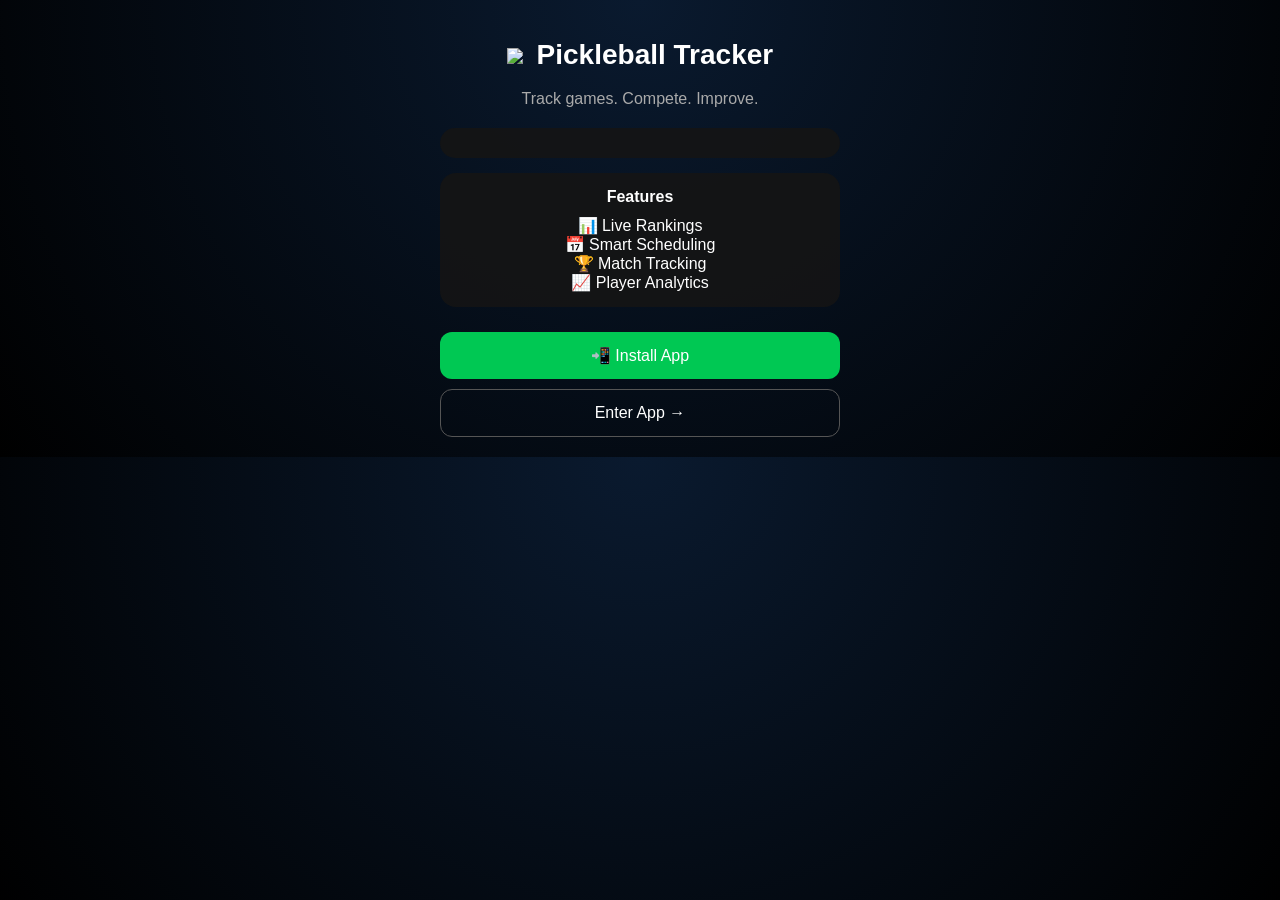
==== share/index.html @ c47ace3a "Add files via upload" ====
<!DOCTYPE html>
<html>
<head>
  <meta name="viewport" content="width=device-width, initial-scale=1.0">
  <title>Pickleball Tracker</title>

  <link rel="stylesheet" href="style.css">
  <link href="https://fonts.cdnfonts.com/css/quartzo" rel="stylesheet">
</head>

<body>

<div class="container">

  <h1 class="title">
    <img src="share/transparent.png" class="logo">
    Pickleball Tracker
  </h1>
  <p class="subtitle">Track games. Compete. Improve.</p>

  <div id="leaderboard" class="card"></div>

  <div class="card">
    <div class="card-title">Features</div>
    <div>📊 Live Rankings</div>
    <div>📅 Smart Scheduling</div>
    <div>🏆 Match Tracking</div>
    <div>📈 Player Analytics</div>
  </div>

  <button class="install-btn" onclick="showInstallGuide()">
    📲 Install App
  </button>

  <button class="enter-btn" onclick="enterApp()">
    Enter App →
  </button>

</div>

<script src="app.js"></script>
</body>
</html>
---- share/style.css ----
body {
  margin: 0;
  font-family: Arial, sans-serif;
  background: radial-gradient(circle at top, #0a1a2f, #000);
  color: white;
  text-align: center;
}

.container {
  max-width: 400px;
  margin: auto;
  padding: 20px;
}

.title {
  font-size: 28px;
  font-weight: 800;
}

.subtitle {
  color: #aaa;
  margin-bottom: 20px;
}

.card {
  background: rgba(20,20,20,0.9);
  padding: 15px;
  border-radius: 16px;
  margin-bottom: 15px;
}

.card-title {
  font-weight: 700;
  margin-bottom: 10px;
}

.install-btn {
  width: 100%;
  padding: 14px;
  margin-top: 10px;
  border-radius: 12px;
  border: none;
  background: #00c853;
  color: white;
  font-size: 16px;
}

.enter-btn {
  width: 100%;
  padding: 14px;
  margin-top: 10px;
  border-radius: 12px;
  border: 1px solid #555;
  background: transparent;
  color: white;
  font-size: 16px;
}

.logo {
  width: 28px;
  vertical-align: middle;
  margin-right: 6px;
}

/* PLAYER CARD */

.player-card {
  background: linear-gradient(145deg, rgba(20,20,30,0.95), rgba(0,0,0,0.95));
  padding: 20px;
  border-radius: 20px;
  box-shadow: 0 0 25px rgba(0,200,255,0.25);
  animation: glowPulse 3s infinite alternate;
}

@keyframes glowPulse {
  from { box-shadow: 0 0 15px rgba(0,200,255,0.2); }
  to { box-shadow: 0 0 35px rgba(0,200,255,0.5); }
}

.player-name {
  font-size: 28px;
  font-weight: 900;
  margin-bottom: 15px;
  letter-spacing: 1px;
}

/* stats */
.stats-row {
  display: flex;
  gap: 10px;
}

.stat-box {
  flex: 1;
  padding: 12px;
  border-radius: 14px;
  text-align: center;
}

.stat-box.win {
  background: rgba(0,255,150,0.1);
  border: 1px solid rgba(0,255,150,0.3);
}

.stat-box.points {
  background: rgba(0,150,255,0.1);
  border: 1px solid rgba(0,150,255,0.3);
}

.stat-value {
  font-size: 22px;
  font-weight: 800;
}

.player-name {
  font-family: 'Quartzo', sans-serif;
}


.stat-label {
  font-size: 12px;
  color: #aaa;
}

/* trend */
.trend {
  margin-top: 10px;
  color: #00e676;
  font-weight: 600;
}

/* leaderboard inside card */
.mini-leaderboard {
  margin-top: 15px;
  text-align: left;
}

.mini-title {
  font-weight: 700;
  margin-bottom: 8px;
}

.mini-row {
  display: flex;
  justify-content: space-between;
  padding: 6px 8px;
  border-radius: 8px;
  font-size: 14px;
}

.mini-row.highlight {
  background: rgba(255,255,255,0.08);
}
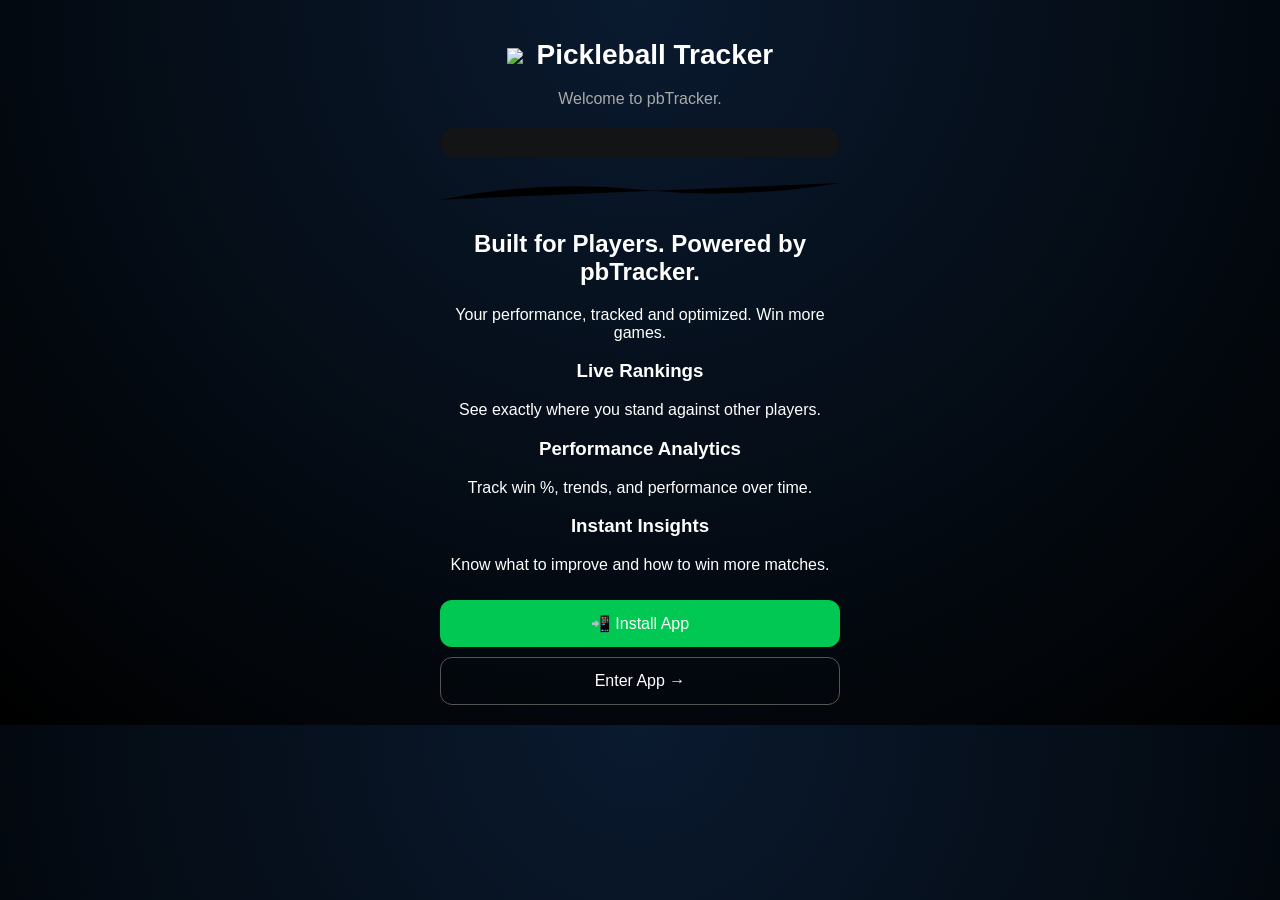
==== commit a54c9682: "Add files via upload" ====
--- a/share/index.html
+++ b/share/index.html
@@ -12,22 +12,55 @@
 
 <div class="container">
 
-  <h1 class="title">
+  <h1 class="title" id="dynamicTitle">
     <img src="share/transparent.png" class="logo">
     Pickleball Tracker
   </h1>
-  <p class="subtitle">Track games. Compete. Improve.</p>
-
+  <p class="subtitle" id="dynamicSubtitle">
+    Welcome to pbTracker.
+  </p>
   <div id="leaderboard" class="card"></div>
 
-  <div class="card">
-    <div class="card-title">Features</div>
-    <div>📊 Live Rankings</div>
-    <div>📅 Smart Scheduling</div>
-    <div>🏆 Match Tracking</div>
-    <div>📈 Player Analytics</div>
+<section id="features" class="relative py-24 lg:py-32 overflow-hidden" id="featuresSection">
+
+  <svg class="ball-trail w-full h-24 absolute -top-12 left-0" viewBox="0 0 1200 100" preserveAspectRatio="none">
+    <path class="ball-trail-path animate" d="M0,80 Q300,20 600,50 T1200,30"></path>
+  </svg>
+
+  <div class="relative z-10 max-w-7xl mx-auto px-4 sm:px-6 lg:px-8">
+
+    <div class="text-center mb-16">
+      <h2 class="text-4xl md:text-5xl lg:text-6xl font-black text-white mb-6 tracking-tight">
+        Built for Players. <span class="gradient-text italic">Powered by pbTracker.</span>
+      </h2>
+
+      <p class="text-xl text-gray-400 max-w-2xl mx-auto leading-relaxed">
+        Your performance, tracked and optimized. <span class="text-white font-semibold">Win more games.</span>
+      </p>
+    </div>
+
+    <div class="grid md:grid-cols-3 gap-8">
+
+      <div class="feature-card-3d">
+        <h3 class="text-2xl font-bold text-white mb-4">Live Rankings</h3>
+        <p class="text-gray-400">See exactly where you stand against other players.</p>
+      </div>
+
+      <div class="feature-card-3d">
+        <h3 class="text-2xl font-bold text-white mb-4">Performance Analytics</h3>
+        <p class="text-gray-400">Track win %, trends, and performance over time.</p>
+      </div>
+
+      <div class="feature-card-3d">
+        <h3 class="text-2xl font-bold text-white mb-4">Instant Insights</h3>
+        <p class="text-gray-400">Know what to improve and how to win more matches.</p>
+      </div>
+
+    </div>
+
   </div>
 
+</section>
   <button class="install-btn" onclick="showInstallGuide()">
     📲 Install App
   </button>
--- a/share/style.css
+++ b/share/style.css
@@ -150,4 +150,24 @@
 
 .mini-row.highlight {
   background: rgba(255,255,255,0.08);
+}
+
+[data-tilt-target='glare'] {
+  pointer-events: none;
+  position: absolute;
+  inset: 0;
+  z-index: 5;
+
+  background: radial-gradient(
+    circle at var(--x, 50%) var(--y, 50%),
+    rgba(255,255,255,0.25),
+    transparent 60%
+  );
+
+  opacity: 0;
+  transition: opacity 0.2s ease;
+}
+
+.feature-card-3d:hover [data-tilt-target='glare'] {
+  opacity: 1;
 }
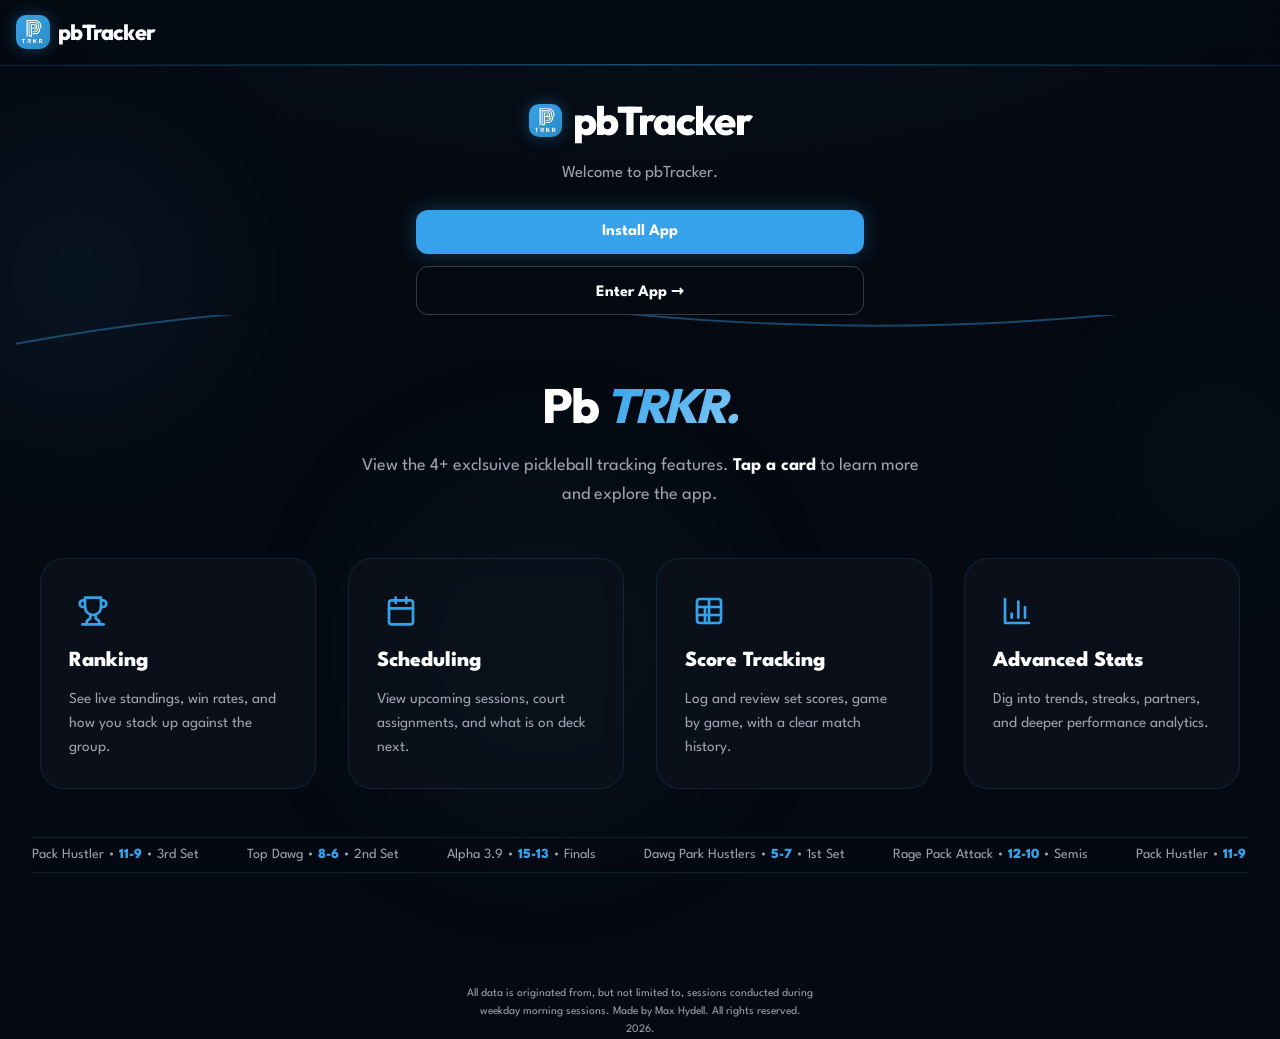
==== commit fcb0ce21: "Add files via upload" ====
--- a/share/index.html
+++ b/share/index.html
@@ -1,76 +1,188 @@
 <!DOCTYPE html>
-<html>
+<html lang="en">
 <head>
+  <meta charset="utf-8">
   <meta name="viewport" content="width=device-width, initial-scale=1.0">
-  <title>Pickleball Tracker</title>
-
+  <title>pbTracker — Share</title>
+  <link rel="preconnect" href="https://fonts.googleapis.com">
+  <link rel="preconnect" href="https://fonts.gstatic.com" crossorigin>
+  <link href="https://fonts.googleapis.com/css2?family=League+Spartan:wght@400;600;700;800;900&family=Outfit:wght@500;600;700;800;900&display=swap" rel="stylesheet">
   <link rel="stylesheet" href="style.css">
-  <link href="https://fonts.cdnfonts.com/css/quartzo" rel="stylesheet">
 </head>
-
 <body>
 
-<div class="container">
+<div id="installOverlay" class="install-overlay" hidden aria-hidden="true">
+  <div class="install-backdrop" data-install-close></div>
+  <div class="install-panel" role="dialog" aria-modal="true" aria-labelledby="installTitle">
+    <button type="button" class="install-close" data-install-close aria-label="Close">&times;</button>
+    <div class="install-badge">Web app</div>
+    <h2 id="installTitle" class="install-title">Install pbTracker</h2>
+    <p class="install-lead">Put pbTracker on your home screen—one tap, full screen, no address bar.</p>
+    <ol id="installSteps" class="install-steps"></ol>
+    <p class="install-note" id="installNote"></p>
+    <button type="button" class="btn btn-primary install-done" data-install-close>Got it</button>
+  </div>
+</div>
 
-  <h1 class="title" id="dynamicTitle">
-    <img src="share/transparent.png" class="logo">
-    Pickleball Tracker
-  </h1>
-  <p class="subtitle" id="dynamicSubtitle">
-    Welcome to pbTracker.
-  </p>
-  <div id="leaderboard" class="card"></div>
+<div class="court-page court-noise">
+  <div class="bokeh bokeh-1" aria-hidden="true"></div>
+  <div class="bokeh bokeh-2" aria-hidden="true"></div>
+  <div class="bokeh bokeh-3" aria-hidden="true"></div>
 
-<section id="features" class="relative py-24 lg:py-32 overflow-hidden" id="featuresSection">
+  <header class="site-header">
+    <div class="site-header-inner">
+      <a href="#" class="brand">
+        <span class="brand-mark" aria-hidden="true">
+          <img src="transparent.png" alt="">
+        </span>
+        <span class="brand-text font-display">pbTracker</span>
+      </a>
+    </div>
+    <div class="site-header-glow"></div>
+  </header>
 
-  <svg class="ball-trail w-full h-24 absolute -top-12 left-0" viewBox="0 0 1200 100" preserveAspectRatio="none">
-    <path class="ball-trail-path animate" d="M0,80 Q300,20 600,50 T1200,30"></path>
-  </svg>
+  <main class="site-main">
+    <div class="net-mesh" aria-hidden="true"></div>
 
-  <div class="relative z-10 max-w-7xl mx-auto px-4 sm:px-6 lg:px-8">
+    <div class="hero-inner">
+      <h1 class="hero-title font-display" id="dynamicTitle">
+        <span class="brand-inline">
+          <span class="brand-mark sm hero-logo-mark" aria-hidden="true">
+            <img src="transparent.png" alt="">
+          </span>
+          <span class="hero-app-name">pbTracker</span>
+        </span>
+      </h1>
+      <p class="hero-subtitle" id="dynamicSubtitle">Welcome to pbTracker.</p>
 
-    <div class="text-center mb-16">
-      <h2 class="text-4xl md:text-5xl lg:text-6xl font-black text-white mb-6 tracking-tight">
-        Built for Players. <span class="gradient-text italic">Powered by pbTracker.</span>
-      </h2>
+      <div id="leaderboard" class="leaderboard-host"></div>
 
-      <p class="text-xl text-gray-400 max-w-2xl mx-auto leading-relaxed">
-        Your performance, tracked and optimized. <span class="text-white font-semibold">Win more games.</span>
-      </p>
+      <div id="dashboardAnalytics" class="dashboard-analytics-host"></div>
+
+      <div class="hero-actions">
+        <button type="button" class="btn btn-primary" onclick="showInstallGuide()">Install App</button>
+        <button type="button" class="btn btn-outline" onclick="enterApp()">Enter App →</button>
+      </div>
     </div>
 
-    <div class="grid md:grid-cols-3 gap-8">
+    <section id="featuresSection" class="features-section">
+      <svg class="ball-trail" viewBox="0 0 1200 100" preserveAspectRatio="none" aria-hidden="true">
+        <path class="ball-trail-path" d="M0,80 Q300,20 600,50 T1200,30"></path>
+      </svg>
 
-      <div class="feature-card-3d">
-        <h3 class="text-2xl font-bold text-white mb-4">Live Rankings</h3>
-        <p class="text-gray-400">See exactly where you stand against other players.</p>
+      <div class="features-inner">
+        <div class="features-head">
+          <h2 class="features-title font-display">
+            Pb <span class="gradient-text italic">TRKR‎.</span>
+          </h2>
+          <p class="features-lead">
+            View the 4+ exclsuive pickleball tracking features.  <span class="text-strong">Tap a card</span>
+            to learn more and explore the app.
+          </p>
+        </div>
+
+        <div class="features-grid perspective-container">
+          <a class="feature-card-link tilt-card-wrap" href="/rankings/" data-feature-link>
+            <div class="feature-card-3d gpu-accelerated">
+              <div class="feature-glare" data-tilt-target="glare"></div>
+              <div class="feature-card-body">
+                <div class="feature-card-icon" aria-hidden="true">
+                  <svg width="24" height="24" viewBox="0 0 24 24" fill="none" stroke="currentColor" stroke-width="2" stroke-linecap="round" stroke-linejoin="round">
+                    <path d="M6 9H4.5a2.5 2.5 0 0 1 0-5H6"></path>
+                    <path d="M18 9h1.5a2.5 2.5 0 0 0 0-5H18"></path>
+                    <path d="M4 22h16"></path>
+                    <path d="M10 14.66V17c0 .55-.47.98-.97 1.21C7.85 18.75 7 20.24 7 22"></path>
+                    <path d="M14 14.66V17c0 .55.47.98.97 1.21C16.15 18.75 17 20.24 17 22"></path>
+                    <path d="M18 2H6v7a6 6 0 0 0 12 0V2Z"></path>
+                  </svg>
+                </div>
+                <h3 class="feature-card-title">Ranking</h3>
+                <p class="feature-card-text">See live standings, win rates, and how you stack up against the group.</p>
+              </div>
+            </div>
+          </a>
+
+          <a class="feature-card-link tilt-card-wrap" href="/schedule/" data-feature-link>
+            <div class="feature-card-3d gpu-accelerated">
+              <div class="feature-glare" data-tilt-target="glare"></div>
+              <div class="feature-card-body">
+                <div class="feature-card-icon" aria-hidden="true">
+                  <svg width="24" height="24" viewBox="0 0 24 24" fill="none" stroke="currentColor" stroke-width="2" stroke-linecap="round" stroke-linejoin="round">
+                    <rect width="18" height="18" x="3" y="4" rx="2"></rect>
+                    <line x1="16" x2="16" y1="2" y2="6"></line>
+                    <line x1="8" x2="8" y1="2" y2="6"></line>
+                    <line x1="3" x2="21" y1="10" y2="10"></line>
+                  </svg>
+                </div>
+                <h3 class="feature-card-title">Scheduling</h3>
+                <p class="feature-card-text">View upcoming sessions, court assignments, and what is on deck next.</p>
+              </div>
+            </div>
+          </a>
+
+          <a class="feature-card-link tilt-card-wrap" href="/sets/" data-feature-link>
+            <div class="feature-card-3d gpu-accelerated">
+              <div class="feature-glare" data-tilt-target="glare"></div>
+              <div class="feature-card-body">
+                <div class="feature-card-icon" aria-hidden="true">
+                  <svg width="24" height="24" viewBox="0 0 24 24" fill="none" stroke="currentColor" stroke-width="2" stroke-linecap="round" stroke-linejoin="round">
+                    <path d="M12 3v18"></path>
+                    <rect width="18" height="18" x="3" y="3" rx="2"></rect>
+                    <path d="M3 9h18"></path>
+                    <path d="M3 15h18"></path>
+                    <path d="M9 9v12"></path>
+                  </svg>
+                </div>
+                <h3 class="feature-card-title">Score Tracking</h3>
+                <p class="feature-card-text">Log and review set scores, game by game, with a clear match history.</p>
+              </div>
+            </div>
+          </a>
+
+          <a class="feature-card-link tilt-card-wrap" href="/" data-feature-link>
+            <div class="feature-card-3d gpu-accelerated">
+              <div class="feature-glare" data-tilt-target="glare"></div>
+              <div class="feature-card-body">
+                <div class="feature-card-icon" aria-hidden="true">
+                  <svg width="24" height="24" viewBox="0 0 24 24" fill="none" stroke="currentColor" stroke-width="2" stroke-linecap="round" stroke-linejoin="round">
+                    <path d="M3 3v18h18"></path>
+                    <path d="M18 17V9"></path>
+                    <path d="M13 17V5"></path>
+                    <path d="M8 17v-3"></path>
+                  </svg>
+                </div>
+                <h3 class="feature-card-title">Advanced Stats</h3>
+                <p class="feature-card-text">Dig into trends, streaks, partners, and deeper performance analytics.</p>
+              </div>
+            </div>
+          </a>
+        </div>
       </div>
 
-      <div class="feature-card-3d">
-        <h3 class="text-2xl font-bold text-white mb-4">Performance Analytics</h3>
-        <p class="text-gray-400">Track win %, trends, and performance over time.</p>
+      <div class="score-ticker">
+        <div class="score-ticker-content">
+          <span class="score-ticker-item">Pack Hustler • <span class="score">11-9</span> • 3rd Set</span>
+          <span class="score-ticker-item">Top Dawg • <span class="score">8-6</span> • 2nd Set</span>
+          <span class="score-ticker-item">Alpha 3.9 • <span class="score">15-13</span> • Finals</span>
+          <span class="score-ticker-item">Dawg Park Hustlers • <span class="score">5-7</span> • 1st Set</span>
+          <span class="score-ticker-item">Rage Pack Attack • <span class="score">12-10</span> • Semis</span>
+          <span class="score-ticker-item">Pack Hustler • <span class="score">11-9</span> • 3rd Set</span>
+          <span class="score-ticker-item">Top Dawg • <span class="score">8-6</span> • 2nd Set</span>
+          <span class="score-ticker-item">Alpha 3.9 • <span class="score">15-13</span> • Finals</span>
+          <span class="score-ticker-item">Dawg Park Hustlers • <span class="score">5-7</span> • 1st Set</span>
+          <span class="score-ticker-item">Rage Pack Attack • <span class="score">12-10</span> • Semis</span>
+        </div>
       </div>
+    </section>
+  </main>
+</div>
 
-      <div class="feature-card-3d">
-        <h3 class="text-2xl font-bold text-white mb-4">Instant Insights</h3>
-        <p class="text-gray-400">Know what to improve and how to win more matches.</p>
-      </div>
-
-    </div>
-
-  </div>
-
-</section>
-  <button class="install-btn" onclick="showInstallGuide()">
-    📲 Install App
-  </button>
-
-  <button class="enter-btn" onclick="enterApp()">
-    Enter App →
-  </button>
-
-</div>
+        <div>
+          <p class="made-by">
+            All data is originated from, but not limited to, sessions conducted during weekday morning sessions. Made by Max Hydell. All rights reserved. 2026. 
+          </p>
+        </div>
 
 <script src="app.js"></script>
 </body>
-</html>+</html>
--- a/share/style.css
+++ b/share/style.css
@@ -1,173 +1,994 @@
+/* ——— DawgPark-inspired theme + pbTracker share ——— */
+:root {
+  --bg-deep: #050a12;
+  --bg-mid: #0a1628;
+  --accent: #36a2eb;
+  --accent-dim: rgba(54, 162, 235, 0.12);
+  --accent-border: rgba(54, 162, 235, 0.2);
+  --accent-glow: rgba(54, 162, 235, 0.35);
+  --accent-muted: rgba(54, 162, 235, 0.15);
+  --text: #ffffff;
+  --muted: #9ca3af;
+}
+
+*,
+*::before,
+*::after {
+  box-sizing: border-box;
+}
+
 body {
   margin: 0;
-  font-family: Arial, sans-serif;
-  background: radial-gradient(circle at top, #0a1a2f, #000);
-  color: white;
+  font-family: "League Spartan", system-ui, sans-serif;
+  background: var(--bg-deep);
+  color: var(--text);
+  min-height: 100vh;
+  -webkit-font-smoothing: antialiased;
+}
+
+body.install-modal-open {
+  overflow: hidden;
+}
+
+.font-display {
+  font-family: "Outfit", "League Spartan", system-ui, sans-serif;
+}
+
+/* ——— Install web app modal ——— */
+.install-overlay[hidden] {
+  display: none !important;
+}
+
+.install-overlay:not([hidden]) {
+  display: flex;
+}
+
+.install-overlay {
+  position: fixed;
+  inset: 0;
+  z-index: 200;
+  align-items: center;
+  justify-content: center;
+  padding: 1rem;
+}
+
+.install-backdrop {
+  position: absolute;
+  inset: 0;
+  background: rgba(0, 0, 0, 0.78);
+  backdrop-filter: blur(8px);
+}
+
+.install-panel {
+  position: relative;
+  z-index: 1;
+  width: 100%;
+  max-width: 420px;
+  max-height: min(88vh, 640px);
+  overflow-y: auto;
+  -webkit-overflow-scrolling: touch;
+  background: linear-gradient(165deg, #101a26 0%, #050a12 55%, #060d14 100%);
+  border: 1px solid var(--accent-border);
+  border-radius: 20px;
+  padding: 1.5rem 1.35rem 1.35rem;
+  box-shadow:
+    0 24px 80px rgba(0, 0, 0, 0.65),
+    0 0 40px rgba(54, 162, 235, 0.08);
+}
+
+.install-badge {
+  display: inline-block;
+  font-size: 0.65rem;
+  font-weight: 800;
+  letter-spacing: 0.14em;
+  text-transform: uppercase;
+  color: var(--accent);
+  background: var(--accent-dim);
+  border: 1px solid rgba(54, 162, 235, 0.25);
+  padding: 0.35rem 0.65rem;
+  border-radius: 999px;
+  margin-bottom: 0.85rem;
+}
+
+.install-title {
+  font-family: "Outfit", "League Spartan", sans-serif;
+  font-size: 1.5rem;
+  font-weight: 800;
+  letter-spacing: -0.03em;
+  margin: 0 0 0.5rem;
+  line-height: 1.2;
+}
+
+.install-lead {
+  margin: 0 0 1.25rem;
+  color: var(--muted);
+  font-size: 0.95rem;
+  line-height: 1.55;
+}
+
+.install-steps {
+  list-style: none;
+  margin: 0 0 1rem;
+  padding: 0;
+  display: flex;
+  flex-direction: column;
+  gap: 0.85rem;
+}
+
+.install-step {
+  display: flex;
+  gap: 0.85rem;
+  align-items: flex-start;
+  padding: 0.85rem 0.9rem;
+  background: rgba(255, 255, 255, 0.03);
+  border: 1px solid rgba(255, 255, 255, 0.06);
+  border-radius: 14px;
+}
+
+.install-step-num {
+  flex-shrink: 0;
+  width: 1.75rem;
+  height: 1.75rem;
+  border-radius: 10px;
+  background: linear-gradient(135deg, var(--accent), #2b8cc4);
+  color: #fff;
+  font-size: 0.85rem;
+  font-weight: 800;
+  display: flex;
+  align-items: center;
+  justify-content: center;
+  box-shadow: 0 0 14px rgba(54, 162, 235, 0.35);
+}
+
+.install-step-body {
+  font-size: 0.9rem;
+  line-height: 1.5;
+  color: rgba(255, 255, 255, 0.9);
+}
+
+.install-step-body strong {
+  color: #fff;
+  font-weight: 700;
+}
+
+.install-note {
+  margin: 0 0 1.15rem;
+  font-size: 0.8rem;
+  line-height: 1.45;
+  color: var(--muted);
+}
+
+.install-panel .install-done {
+  width: 100%;
+}
+
+.install-close {
+  position: absolute;
+  top: 0.65rem;
+  right: 0.65rem;
+  width: 2.25rem;
+  height: 2.25rem;
+  border: none;
+  border-radius: 10px;
+  background: rgba(255, 255, 255, 0.06);
+  color: var(--muted);
+  font-size: 1.35rem;
+  line-height: 1;
+  cursor: pointer;
+  display: flex;
+  align-items: center;
+  justify-content: center;
+  transition: background 0.2s, color 0.2s;
+}
+
+.install-close:hover {
+  background: rgba(255, 255, 255, 0.1);
+  color: #fff;
+}
+
+.court-page {
+  position: relative;
+  min-height: 100vh;
+  overflow-x: hidden;
+}
+
+.court-noise {
+  background:
+    radial-gradient(ellipse 120% 80% at 50% -20%, rgba(54, 162, 235, 0.07), transparent 50%),
+    var(--bg-deep);
+}
+
+.bokeh {
+  position: fixed;
+  border-radius: 50%;
+  filter: blur(80px);
+  opacity: 0.35;
+  pointer-events: none;
+  z-index: 0;
+}
+
+.bokeh-1 {
+  width: 280px;
+  height: 280px;
+  background: rgba(54, 162, 235, 0.22);
+  top: 15%;
+  left: -5%;
+}
+
+.bokeh-2 {
+  width: 200px;
+  height: 200px;
+  background: rgba(54, 162, 235, 0.12);
+  top: 40%;
+  right: -3%;
+}
+
+.bokeh-3 {
+  width: 320px;
+  height: 320px;
+  background: rgba(26, 77, 92, 0.4);
+  bottom: 10%;
+  left: 30%;
+}
+
+/* Header */
+.site-header {
+  position: sticky;
+  top: 0;
+  z-index: 50;
+  background: rgba(5, 10, 18, 0.9);
+  backdrop-filter: blur(12px);
+  border-bottom: 1px solid var(--accent-border);
+}
+
+.site-header-inner {
+  max-width: 80rem;
+  margin: 0 auto;
+  padding: 0 1rem;
+  height: 4rem;
+  display: flex;
+  align-items: center;
+}
+
+.site-header-glow {
+  height: 1px;
+  background: linear-gradient(90deg, transparent, var(--accent), transparent);
+  opacity: 0.45;
+}
+
+.brand {
+  display: inline-flex;
+  align-items: center;
+  gap: 0.5rem;
+  text-decoration: none;
+  color: inherit;
+}
+
+.brand-mark {
+  width: 2.1rem;
+  height: 2.1rem;
+  border-radius: 10px;
+  background: linear-gradient(135deg, var(--accent), #2b8cc4);
+  display: inline-flex;
+  align-items: center;
+  justify-content: center;
+  padding: 4px;
+  box-shadow: 0 0 15px var(--accent-glow);
+}
+
+.brand-mark img {
+  width: 160%;
+  height: 160%;
+  object-fit: contain;
+  display: block;
+}
+
+.brand-mark.sm {
+  width: 2.1rem;
+  height: 2.1rem;
+  margin-right: 0.4rem;
+  vertical-align: middle;
+}
+
+.brand-text {
+  font-size: 1.35rem;
+  font-weight: 900;
+  letter-spacing: -0.02em;
+}
+
+.brand-text.font-display {
+  font-family: "Outfit", "League Spartan", sans-serif;
+  font-weight: 800;
+  letter-spacing: -0.04em;
+}
+
+.brand-inline {
+  display: inline-flex;
+  align-items: center;
+  justify-content: center;
+  flex-wrap: wrap;
+  gap: 0.25rem;
+}
+
+/* Main */
+.site-main {
+  position: relative;
+  z-index: 1;
+  padding: 2rem 1rem 4rem;
+}
+
+.net-mesh {
+  position: absolute;
+  inset: 0;
+  opacity: 0.12;
+  background-image:
+    linear-gradient(rgba(54, 162, 235, 0.14) 1px, transparent 1px),
+    linear-gradient(90deg, rgba(54, 162, 235, 0.14) 1px, transparent 1px);
+  background-size: 48px 48px;
+  mask-image: linear-gradient(to bottom, black 0%, transparent 35%);
+  pointer-events: none;
+}
+
+.hero-inner {
+  position: relative;
+  z-index: 2;
+  max-width: 28rem;
+  margin: 0 auto;
   text-align: center;
 }
 
-.container {
-  max-width: 400px;
-  margin: auto;
-  padding: 20px;
-}
-
-.title {
-  font-size: 28px;
-  font-weight: 800;
-}
-
-.subtitle {
-  color: #aaa;
-  margin-bottom: 20px;
+.logo-title {
+  width: 28px;
+  height: 28px;
+  object-fit: contain;
+  vertical-align: middle;
+  margin-right: 6px;
+}
+
+.hero-title {
+  font-size: clamp(1.85rem, 5.5vw, 2.5rem);
+  font-weight: 800;
+  letter-spacing: -0.04em;
+  margin: 0 0 0.75rem;
+  line-height: 1.12;
+}
+
+.hero-app-name {
+  font-family: "Outfit", "League Spartan", sans-serif;
+  font-weight: 800;
+  letter-spacing: -0.04em;
+}
+
+.hero-subtitle {
+  color: var(--muted);
+  font-size: 1.05rem;
+  margin: 0 0 1rem;
+  line-height: 1.5;
+}
+
+.dashboard-analytics-host {
+  width: 100%;
+  text-align: left;
+}
+
+.leaderboard-host {
+  margin-top: 0;
+  margin-bottom: 0;
+}
+
+/* ——— Top 6 rankings table ——— */
+.lb-card {
+  background: #0a0a0a;
+  border-radius: 16px;
+  border: 1px solid rgba(255, 255, 255, 0.07);
+  overflow: hidden;
+  margin-bottom: 0.5rem;
+}
+
+.lb-table-title {
+  padding: 14px 16px 8px;
+  font-size: 1.05rem;
+  font-weight: 800;
+  color: #fff;
+  font-family: "Outfit", "League Spartan", sans-serif;
+  letter-spacing: -0.02em;
+}
+
+.lb-table-scroll {
+  overflow-x: auto;
+}
+
+.lb-table {
+  width: 100%;
+  border-collapse: separate;
+  border-spacing: 0;
+  font-size: 0.9rem;
+}
+
+.lb-table thead th {
+  text-align: left;
+  padding: 12px 14px;
+  font-weight: 700;
+  font-size: 0.78rem;
+  text-transform: uppercase;
+  letter-spacing: 0.06em;
+  color: rgba(255, 255, 255, 0.55);
+  background: #000;
+  border-bottom: 1px solid rgba(255, 255, 255, 0.08);
+}
+
+.lb-table thead th:nth-child(3),
+.lb-table thead th:nth-child(4) {
+  text-align: right;
+}
+
+.lb-table tbody td {
+  padding: 14px 14px;
+  color: rgba(255, 255, 255, 0.88);
+  border-bottom: 1px solid rgba(255, 255, 255, 0.05);
+  vertical-align: middle;
+}
+
+.lb-cell-rank {
+  width: 3rem;
+  font-weight: 700;
+  color: rgba(255, 255, 255, 0.65);
+  font-variant-numeric: tabular-nums;
+}
+
+.lb-cell-pct,
+.lb-cell-pts {
+  font-variant-numeric: tabular-nums;
+  text-align: right;
+}
+
+.lb-cell-name {
+  font-weight: 600;
+}
+
+.lb-row--even td {
+  background: rgba(255, 255, 255, 0.035);
+}
+
+.lb-row--you td {
+  background: #1a3a4a;
+  color: #fff;
+  border-color: rgba(54, 162, 235, 0.15);
+}
+
+.lb-row--you td:first-child {
+  border-radius: 10px 0 0 10px;
+}
+
+.lb-row--you td:last-child {
+  border-radius: 0 10px 10px 0;
+}
+
+.lb-row--you .lb-cell-rank {
+  color: var(--accent);
+}
+
+.lb-empty {
+  margin: 0;
+  padding: 1rem;
+  color: var(--muted);
+  text-align: center;
+}
+
+.hero-actions {
+  display: flex;
+  flex-direction: column;
+  gap: 0.75rem;
+  margin-top: 1.5rem;
+  max-width: 100%;
+}
+
+.btn {
+  width: 100%;
+  padding: 0.9rem 1.25rem;
+  border-radius: 0.75rem;
+  font-family: inherit;
+  font-size: 1rem;
+  font-weight: 700;
+  cursor: pointer;
+  border: none;
+  transition: box-shadow 0.2s, background 0.2s, transform 0.15s;
+}
+
+.btn-primary {
+  background: var(--accent);
+  color: #fff;
+  box-shadow: 0 0 20px rgba(54, 162, 235, 0.3);
+}
+
+.btn-primary:hover {
+  background: #5ab4f0;
+  box-shadow: 0 0 28px rgba(54, 162, 235, 0.45);
+}
+
+.btn-outline {
+  background: transparent;
+  color: var(--text);
+  border: 1px solid rgba(255, 255, 255, 0.2);
+}
+
+.btn-outline:hover {
+  border-color: var(--accent);
+  color: var(--accent);
 }
 
 .card {
-  background: rgba(20,20,20,0.9);
+  background: rgba(15, 23, 35, 0.85);
+  padding: 1.25rem;
+  border-radius: 1rem;
+  border: 1px solid rgba(54, 162, 235, 0.1);
+  margin-bottom: 1rem;
+  text-align: left;
+}
+
+.card-title {
+  font-weight: 800;
+  margin-bottom: 0.75rem;
+  color: var(--accent);
+}
+
+/* Player card */
+.player-card {
+  background: linear-gradient(145deg, rgba(15, 23, 35, 0.95), rgba(5, 10, 18, 0.98));
+  padding: 1.35rem;
+  border-radius: 1.25rem;
+  border: 1px solid var(--accent-border);
+  box-shadow: 0 0 40px rgba(54, 162, 235, 0.1);
+}
+
+.player-name {
+  font-size: 1.65rem;
+  font-weight: 900;
+  margin-bottom: 1rem;
+  letter-spacing: 0.02em;
+  color: var(--text);
+}
+
+.stats-row {
+  display: flex;
+  gap: 0.75rem;
+}
+
+.stat-box {
+  flex: 1;
+  padding: 0.85rem;
+  border-radius: 0.85rem;
+  text-align: center;
+}
+
+.stat-box.win {
+  background: var(--accent-dim);
+  border: 1px solid rgba(54, 162, 235, 0.28);
+}
+
+.stat-box.points {
+  background: rgba(54, 162, 235, 0.06);
+  border: 1px solid rgba(54, 162, 235, 0.14);
+}
+
+.stat-box .stat-value {
+  font-size: 1.35rem;
+  font-weight: 800;
+  color: var(--accent);
+}
+
+.stat-label {
+  font-size: 0.75rem;
+  color: var(--muted);
+  margin-top: 0.25rem;
+}
+
+.trend {
+  margin-top: 1rem;
+  color: var(--accent);
+  font-weight: 700;
+  font-size: 0.95rem;
+}
+
+.mini-leaderboard {
+  margin-top: 1.25rem;
+}
+
+.mini-title {
+  font-weight: 800;
+  margin-bottom: 0.5rem;
+  font-size: 0.9rem;
+}
+
+.mini-row {
+  display: flex;
+  justify-content: space-between;
+  padding: 0.45rem 0.5rem;
+  border-radius: 0.5rem;
+  font-size: 0.875rem;
+  gap: 0.5rem;
+}
+
+.mini-row.highlight {
+  background: rgba(54, 162, 235, 0.1);
+  outline: 1px solid rgba(54, 162, 235, 0.22);
+}
+
+/* ——— Analytics (share dashboard) ——— */
+.analytics-grid {
+  display: grid;
+  grid-template-columns: 1fr 1fr;
+  gap: 12px;
+  width: 100%;
+  max-width: 100%;
+  margin-left: -4px;
+  margin-right: -4px;
+}
+
+.analytics-wrapper {
+  width: 100vw;
+  margin-left: calc(-50vw + 50%);
+}
+
+.analytics-title {
+  font-size: 18px;
+  margin-bottom: 10px;
+  font-weight: 800;
+  color: #fff;
+}
+
+.analytics-main {
+  background: rgba(20, 20, 20, 0.9);
+  margin-left: calc(50% - 50vw + 25px);
+  margin-right: calc(50% - 50vw + 22px);
   padding: 15px;
   border-radius: 16px;
-  margin-bottom: 15px;
-}
-
-.card-title {
+  margin-bottom: 20px;
+  margin-top: 20px;
+  border: 1px solid rgba(255, 255, 255, 0.06);
+  width: auto;
+  max-width: none;
+}
+
+.analytics-main,
+.analytics-card {
+  width: 100%;
+}
+
+.analytics-card {
+  background: rgba(20, 20, 20, 0.9);
+  padding: 12px;
+  border-radius: 12px;
+  font-size: 13px;
+}
+
+.analytics-grid-big {
+  display: grid;
+  grid-template-columns: repeat(2, 1fr);
+  gap: 56px;
+  row-gap: 14px;
+}
+
+@media (max-width: 380px) {
+  .analytics-grid-big {
+    gap: 14px;
+    column-gap: 14px;
+  }
+}
+
+.analytics-big {
+  background: rgba(20, 20, 20, 0.9);
+  border-radius: 16px;
+  padding: 15px;
+  margin-bottom: 20px;
+}
+
+.analytics-grid-4 {
+  display: grid;
+  grid-template-columns: repeat(4, 1fr);
+  gap: 10px;
+}
+
+.analytics-header {
+  margin-bottom: 10px;
+  margin-top: 8px;
+}
+
+.dash-player-select,
+.select.dash-player-select {
+  width: 100%;
+  padding: 10px 12px;
+  border-radius: 10px;
+  border: 1px solid rgba(255, 255, 255, 0.12);
+  background: rgba(10, 10, 10, 0.95);
+  color: var(--text);
+  font-family: inherit;
+  font-weight: 600;
+  font-size: 0.95rem;
+}
+
+.analytics-main .stat {
+  padding: 16px;
+  border-radius: 14px;
+  font-size: 13px;
+  display: flex;
+  flex-direction: column;
+  justify-content: center;
+  gap: 4px;
+  min-height: 70px;
+  background: rgba(255, 255, 255, 0.03);
+  border-left: 4px solid #00c853;
+}
+
+.analytics-main .stat-value {
+  font-size: 22px;
+  font-weight: 800;
+  color: var(--text);
+}
+
+.analytics-main .stat-title {
+  font-size: 12px;
+  margin-top: 4px;
+  color: var(--muted);
+}
+
+.analytics-main .stat.green { border-left-color: #00c853; }
+.analytics-main .stat.blue { border-left-color: #2196f3; }
+.analytics-main .stat.red { border-left-color: #ff3b30; }
+.analytics-main .stat.yellow { border-left-color: #ffc107; }
+.analytics-main .stat.purple { border-left-color: #9c27b0; }
+.analytics-main .stat.teal { border-left-color: #00bcd4; }
+.analytics-main .stat.orange { border-left-color: #ff9800; }
+.analytics-main .stat.gray { border-left-color: #aaa; }
+
+/* ——— Features section ——— */
+.features-section {
+  position: relative;
+  padding: 4rem 1rem 3rem;
+  overflow: hidden;
+  max-width: 80rem;
+  margin: 0 auto;
+}
+
+.ball-trail {
+  display: block;
+  width: 100%;
+  height: 6rem;
+  position: absolute;
+  top: -3rem;
+  left: 0;
+  z-index: 0;
+}
+
+.ball-trail-path {
+  fill: none;
+  stroke: rgba(54, 162, 235, 0.4);
+  stroke-width: 2;
+  stroke-linecap: round;
+  animation: trail-dash 4s ease-in-out infinite;
+}
+
+@keyframes trail-dash {
+  0%, 100% { stroke-dasharray: 0 1200; stroke-dashoffset: 0; }
+  50% { stroke-dasharray: 400 1200; stroke-dashoffset: -200; }
+}
+
+.features-inner {
+  position: relative;
+  z-index: 2;
+  padding: 0 0.5rem;
+}
+
+.features-head {
+  text-align: center;
+  margin-bottom: 3rem;
+}
+
+.features-title {
+  font-size: clamp(1.75rem, 5vw, 3rem);
+  font-weight: 800;
+  letter-spacing: -0.04em;
+  line-height: 1.1;
+  margin: 0 0 1.25rem;
+  font-family: "Outfit", "League Spartan", sans-serif;
+}
+
+.gradient-text {
+  background: linear-gradient(135deg, var(--accent), #7ec8f5);
+  -webkit-background-clip: text;
+  background-clip: text;
+  color: transparent;
+}
+
+.italic {
+  font-style: italic;
+}
+
+.features-lead {
+  font-size: 1.125rem;
+  color: var(--muted);
+  max-width: 36rem;
+  margin: 0 auto;
+  line-height: 1.6;
+}
+
+.made-by {
+  font-size: 0.715rem;
+  color: var(--muted);
+  max-width: 22rem;
+  margin: 0 auto;
+  line-height: 1.6;
+  text-align: center;
+}
+
+.info-morning {
+  font-size: 0.725rem;
+  color: var(--muted);
+  max-width: 36rem;
+  margin: 0 auto;
+  line-height: 1.6;
+  text-align: center;
+
+  /* REMOVE or reduce this */
+  margin-top: 10px; /* try 0–15px */
+
+  /* REMOVE this unless you're using position */
+  /* top: 400px; */
+}
+
+.text-strong {
+  color: var(--text);
   font-weight: 700;
-  margin-bottom: 10px;
-}
-
-.install-btn {
-  width: 100%;
-  padding: 14px;
-  margin-top: 10px;
-  border-radius: 12px;
-  border: none;
-  background: #00c853;
-  color: white;
-  font-size: 16px;
-}
-
-.enter-btn {
-  width: 100%;
-  padding: 14px;
-  margin-top: 10px;
-  border-radius: 12px;
-  border: 1px solid #555;
-  background: transparent;
-  color: white;
-  font-size: 16px;
-}
-
-.logo {
-  width: 28px;
-  vertical-align: middle;
-  margin-right: 6px;
-}
-
-/* PLAYER CARD */
-
-.player-card {
-  background: linear-gradient(145deg, rgba(20,20,30,0.95), rgba(0,0,0,0.95));
-  padding: 20px;
-  border-radius: 20px;
-  box-shadow: 0 0 25px rgba(0,200,255,0.25);
-  animation: glowPulse 3s infinite alternate;
-}
-
-@keyframes glowPulse {
-  from { box-shadow: 0 0 15px rgba(0,200,255,0.2); }
-  to { box-shadow: 0 0 35px rgba(0,200,255,0.5); }
-}
-
-.player-name {
-  font-size: 28px;
-  font-weight: 900;
-  margin-bottom: 15px;
-  letter-spacing: 1px;
-}
-
-/* stats */
-.stats-row {
-  display: flex;
-  gap: 10px;
-}
-
-.stat-box {
-  flex: 1;
-  padding: 12px;
-  border-radius: 14px;
-  text-align: center;
-}
-
-.stat-box.win {
-  background: rgba(0,255,150,0.1);
-  border: 1px solid rgba(0,255,150,0.3);
-}
-
-.stat-box.points {
-  background: rgba(0,150,255,0.1);
-  border: 1px solid rgba(0,150,255,0.3);
-}
-
-.stat-value {
-  font-size: 22px;
-  font-weight: 800;
-}
-
-.player-name {
-  font-family: 'Quartzo', sans-serif;
-}
-
-
-.stat-label {
-  font-size: 12px;
-  color: #aaa;
-}
-
-/* trend */
-.trend {
-  margin-top: 10px;
-  color: #00e676;
-  font-weight: 600;
-}
-
-/* leaderboard inside card */
-.mini-leaderboard {
-  margin-top: 15px;
-  text-align: left;
-}
-
-.mini-title {
-  font-weight: 700;
-  margin-bottom: 8px;
-}
-
-.mini-row {
-  display: flex;
-  justify-content: space-between;
-  padding: 6px 8px;
-  border-radius: 8px;
-  font-size: 14px;
-}
-
-.mini-row.highlight {
-  background: rgba(255,255,255,0.08);
-}
-
-[data-tilt-target='glare'] {
-  pointer-events: none;
+}
+
+.features-grid {
+  display: grid;
+  gap: 2rem;
+}
+
+@media (min-width: 640px) {
+  .features-grid {
+    grid-template-columns: repeat(2, 1fr);
+  }
+}
+
+@media (min-width: 1024px) {
+  .features-grid {
+    grid-template-columns: repeat(4, 1fr);
+  }
+}
+
+.perspective-container {
+  perspective: 1200px;
+}
+
+.tilt-card-wrap {
+  height: 100%;
+}
+
+a.feature-card-link {
+  display: block;
+  height: 100%;
+  text-decoration: none;
+  color: inherit;
+  border-radius: 1.5rem;
+  outline: none;
+}
+
+a.feature-card-link:focus-visible {
+  box-shadow: 0 0 0 3px rgba(54, 162, 235, 0.55);
+}
+
+.feature-card-3d {
+  position: relative;
+  height: 100%;
+  padding: 1.75rem;
+  border-radius: 1.5rem;
+  background: rgba(12, 18, 28, 0.75);
+  border: 1px solid rgba(54, 162, 235, 0.14);
+  backdrop-filter: blur(10px);
+  transition: transform 0.35s ease, box-shadow 0.35s ease;
+  overflow: hidden;
+}
+
+.feature-card-link:hover .feature-card-3d,
+.feature-card-link:focus-visible .feature-card-3d {
+  transform: translateY(-4px) scale(1.01);
+  box-shadow: 0 20px 50px rgba(0, 0, 0, 0.45), 0 0 30px rgba(54, 162, 235, 0.12);
+}
+
+.gpu-accelerated {
+  transform: translateZ(0);
+}
+
+.feature-card-body {
+  position: relative;
+  z-index: 3;
+}
+
+/* Glare follows cursor; sits above card bg, below content */
+[data-tilt-target="glare"],
+.feature-glare[data-tilt-target="glare"] {
+  pointer-events: none !important;
   position: absolute;
   inset: 0;
-  z-index: 5;
-
+  border-radius: inherit;
+  z-index: 1 !important;
   background: radial-gradient(
     circle at var(--x, 50%) var(--y, 50%),
-    rgba(255,255,255,0.25),
-    transparent 60%
+    rgba(54, 162, 235, 0.2),
+    transparent 55%
   );
-
   opacity: 0;
   transition: opacity 0.2s ease;
 }
 
-.feature-card-3d:hover [data-tilt-target='glare'] {
+.feature-card-link:hover [data-tilt-target="glare"],
+.feature-card-link:focus-visible [data-tilt-target="glare"] {
   opacity: 1;
-}+}
+
+.feature-card-icon {
+  width: 3rem;
+  height: 3rem;
+  display: flex;
+  align-items: center;
+  justify-content: center;
+  color: var(--accent);
+  margin-bottom: 1rem;
+}
+
+.feature-card-icon svg {
+  width: 2rem;
+  height: 2rem;
+}
+
+.feature-card-title {
+  font-size: 1.35rem;
+  font-weight: 800;
+  margin: 0 0 1rem;
+}
+
+.feature-card-text {
+  color: var(--muted);
+  font-size: 0.95rem;
+  line-height: 1.6;
+  margin: 0;
+}
+
+/* Ticker */
+.score-ticker {
+  margin-top: 3rem;
+  overflow: hidden;
+  background: rgba(5, 10, 18, 0.95);
+  border-top: 1px solid rgba(54, 162, 235, 0.14);
+  border-bottom: 1px solid rgba(54, 162, 235, 0.14);
+  padding: 0.65rem 0;
+}
+
+.score-ticker-content {
+  display: flex;
+  gap: 3rem;
+  width: max-content;
+  animation: ticker 28s linear infinite;
+  font-size: 0.875rem;
+  color: var(--muted);
+  white-space: nowrap;
+}
+
+.score-ticker-item .score {
+  color: var(--accent);
+  font-weight: 800;
+}
+
+@keyframes ticker {
+  0% { transform: translateX(0); }
+  100% { transform: translateX(-50%); }
+}
+
+.result-row {
+  display: flex;
+  justify-content: space-between;
+  padding: 0.35rem 0;
+  border-bottom: 1px solid rgba(255, 255, 255, 0.06);
+}
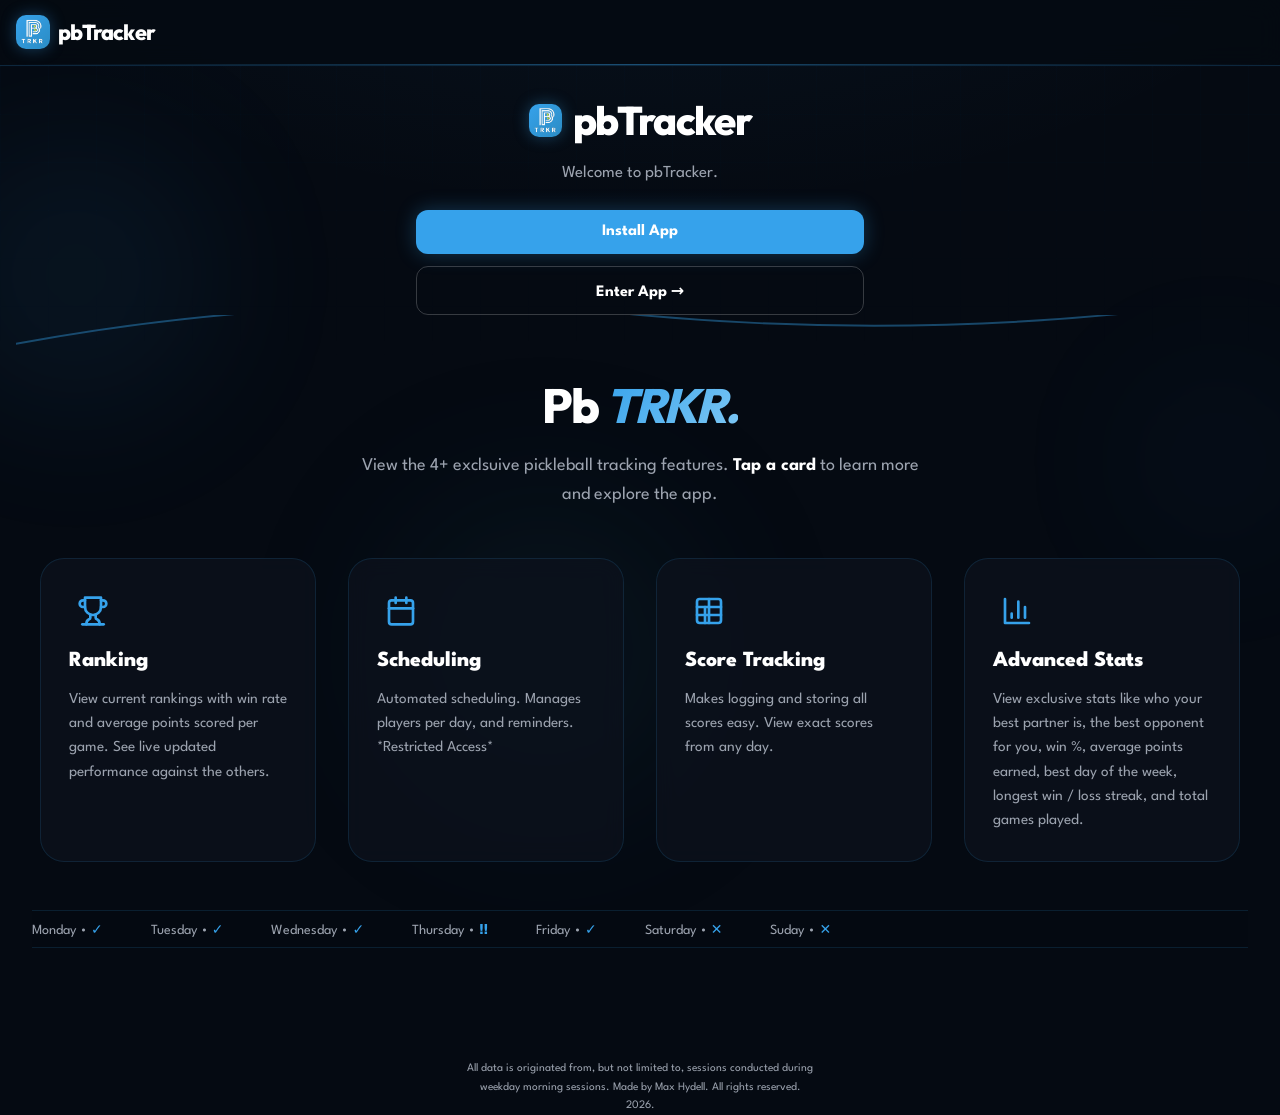
==== commit d8d01085: "Add files via upload" ====
--- a/share/index.html
+++ b/share/index.html
@@ -97,7 +97,7 @@
                   </svg>
                 </div>
                 <h3 class="feature-card-title">Ranking</h3>
-                <p class="feature-card-text">See live standings, win rates, and how you stack up against the group.</p>
+                <p class="feature-card-text">View current rankings with win rate and average points scored per game. See live updated performance against the others.</p>
               </div>
             </div>
           </a>
@@ -115,7 +115,7 @@
                   </svg>
                 </div>
                 <h3 class="feature-card-title">Scheduling</h3>
-                <p class="feature-card-text">View upcoming sessions, court assignments, and what is on deck next.</p>
+                <p class="feature-card-text">Automated scheduling. Manages players per day, and reminders. *Restricted Access*</p>
               </div>
             </div>
           </a>
@@ -134,7 +134,7 @@
                   </svg>
                 </div>
                 <h3 class="feature-card-title">Score Tracking</h3>
-                <p class="feature-card-text">Log and review set scores, game by game, with a clear match history.</p>
+                <p class="feature-card-text">Makes logging and storing all scores easy. View exact scores from any day.</p>
               </div>
             </div>
           </a>
@@ -152,7 +152,7 @@
                   </svg>
                 </div>
                 <h3 class="feature-card-title">Advanced Stats</h3>
-                <p class="feature-card-text">Dig into trends, streaks, partners, and deeper performance analytics.</p>
+                <p class="feature-card-text">View exclusive stats like who your best partner is, the best opponent for you, win %, average points earned, best day of the week, longest win / loss streak, and total games played.</p>
               </div>
             </div>
           </a>
@@ -161,16 +161,13 @@
 
       <div class="score-ticker">
         <div class="score-ticker-content">
-          <span class="score-ticker-item">Pack Hustler • <span class="score">11-9</span> • 3rd Set</span>
-          <span class="score-ticker-item">Top Dawg • <span class="score">8-6</span> • 2nd Set</span>
-          <span class="score-ticker-item">Alpha 3.9 • <span class="score">15-13</span> • Finals</span>
-          <span class="score-ticker-item">Dawg Park Hustlers • <span class="score">5-7</span> • 1st Set</span>
-          <span class="score-ticker-item">Rage Pack Attack • <span class="score">12-10</span> • Semis</span>
-          <span class="score-ticker-item">Pack Hustler • <span class="score">11-9</span> • 3rd Set</span>
-          <span class="score-ticker-item">Top Dawg • <span class="score">8-6</span> • 2nd Set</span>
-          <span class="score-ticker-item">Alpha 3.9 • <span class="score">15-13</span> • Finals</span>
-          <span class="score-ticker-item">Dawg Park Hustlers • <span class="score">5-7</span> • 1st Set</span>
-          <span class="score-ticker-item">Rage Pack Attack • <span class="score">12-10</span> • Semis</span>
+          <span class="score-ticker-item">Monday • <span class="score">✓</span> </span>
+          <span class="score-ticker-item">Tuesday • <span class="score">✓</span> </span>
+          <span class="score-ticker-item">Wednesday • <span class="score">✓</span> </span>
+          <span class="score-ticker-item">Thursday • <span class="score">‼️</span> </span>
+          <span class="score-ticker-item">Friday • <span class="score">✓</span> </span>
+          <span class="score-ticker-item">Saturday • <span class="score">✕</span> </span>
+          <span class="score-ticker-item">Suday • <span class="score">✕</span> </span>
         </div>
       </div>
     </section>
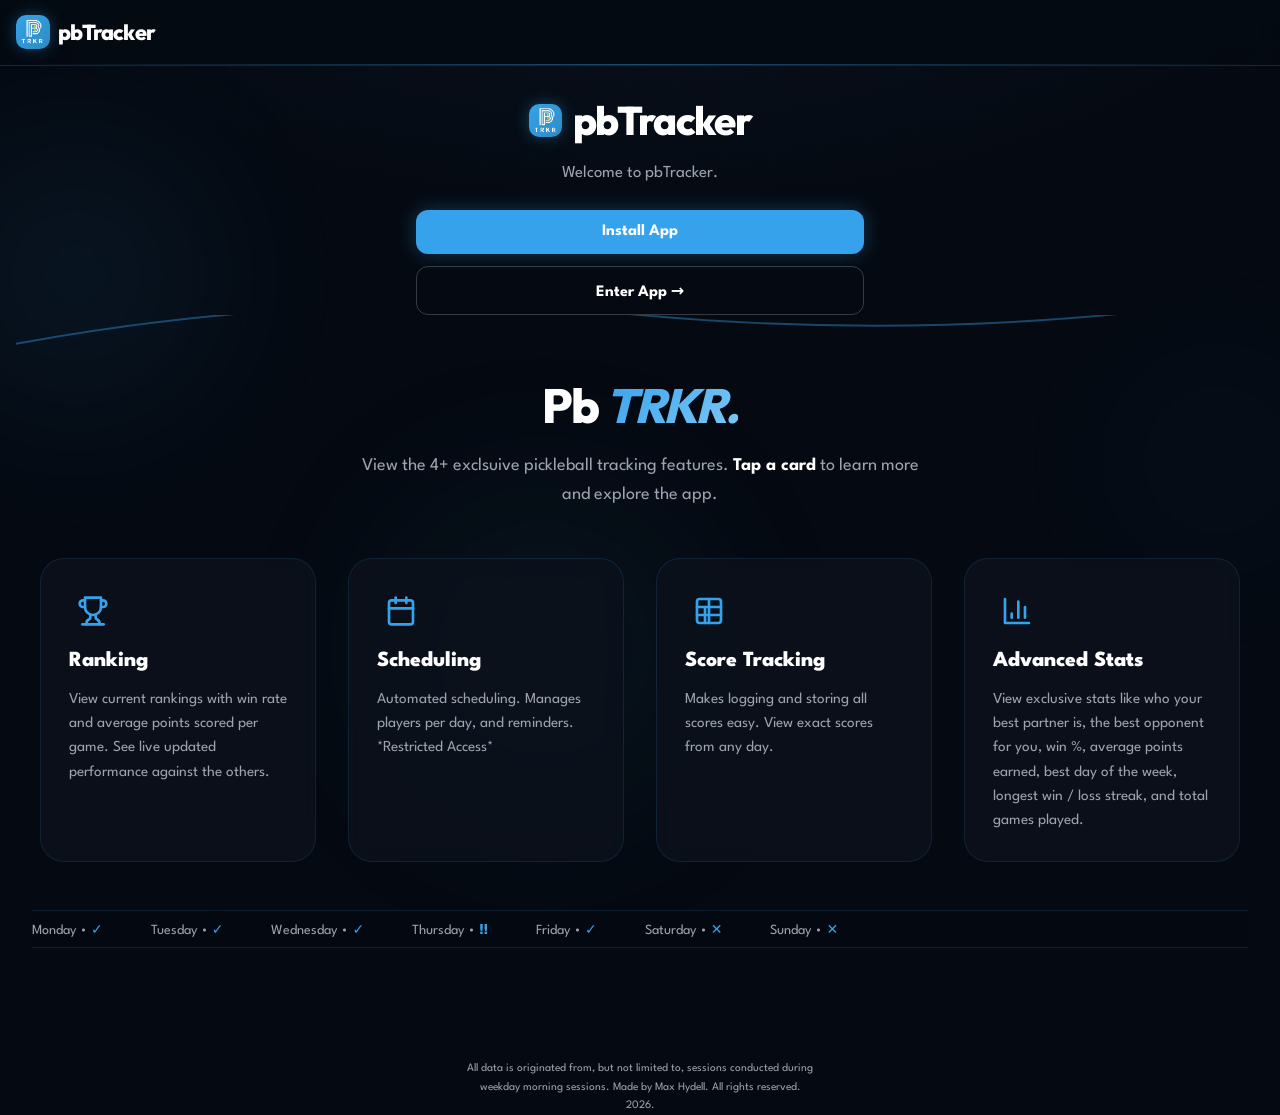
==== commit d9f9ee46: "Add files via upload" ====
--- a/share/index.html
+++ b/share/index.html
@@ -17,7 +17,7 @@
     <button type="button" class="install-close" data-install-close aria-label="Close">&times;</button>
     <div class="install-badge">Web app</div>
     <h2 id="installTitle" class="install-title">Install pbTracker</h2>
-    <p class="install-lead">Put pbTracker on your home screen—one tap, full screen, no address bar.</p>
+    <p class="install-lead">Make PbTracker an app, optimal for preformance and aesthetics.</p>
     <ol id="installSteps" class="install-steps"></ol>
     <p class="install-note" id="installNote"></p>
     <button type="button" class="btn btn-primary install-done" data-install-close>Got it</button>
@@ -167,7 +167,7 @@
           <span class="score-ticker-item">Thursday • <span class="score">‼️</span> </span>
           <span class="score-ticker-item">Friday • <span class="score">✓</span> </span>
           <span class="score-ticker-item">Saturday • <span class="score">✕</span> </span>
-          <span class="score-ticker-item">Suday • <span class="score">✕</span> </span>
+          <span class="score-ticker-item">Sunday • <span class="score">✕</span> </span>
         </div>
       </div>
     </section>
